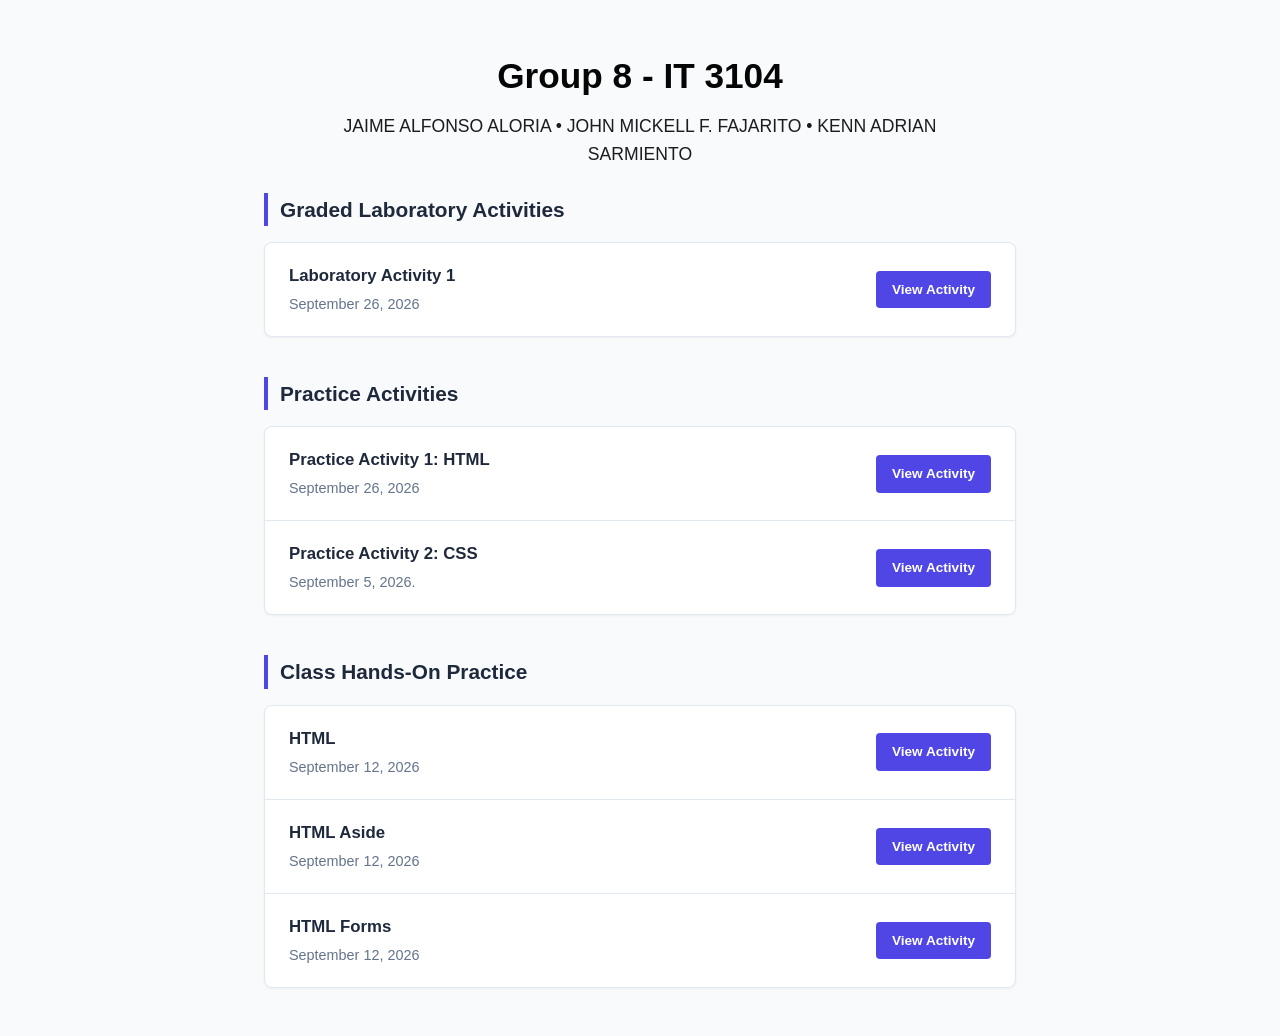
==== index.html @ a26184f3 "index.html" ====
<!DOCTYPE html>
<html lang="en">
<head>
    <meta charset="UTF-8">
    <meta name="viewport" content="width=device-width, initial-scale=1.0">
    <title>Class Activity Repository</title>
    <link rel="stylesheet" href="style.css">
</head>
<body>

    <!-- Banner Header -->
    <header>
        <h1>Group 8 - IT 3104</h1>
        <p>JAIME ALFONSO ALORIA • JOHN MICKELL F. FAJARITO • KENN ADRIAN SARMIENTO</p>
    </header>

    <!-- Main Content Area -->
    <main>
        
        <!-- Section: Current Module -->
        <h2 class="section-title">Graded Laboratory Activities</h2>
        <ul class="activity-list">
            <li>
                <span class="activity-info">
                    <strong>Laboratory Activity 1</strong>
                    <p>September 26, 2026</p>
                </span>
                <a href="WebSys-PracticeSite/lab-act-1.html" class="btn">View Activity</a>
            </li>
        </ul>
        
        <!-- Section: Current Module -->
        <h2 class="section-title">Practice Activities</h2>
        <ul class="activity-list">
            <li>
                <span class="activity-info">
                    <strong>Practice Activity 1: HTML</strong>
                    <p>September 26, 2026</p>
                </span>
                <a href="WebSys-PracticeSite/pract-act-1.html" class="btn">View Activity</a>
            </li>
            <li>
                <span class="activity-info">
                    <strong>Practice Activity 2: CSS</strong>
                    <p>September 5, 2026.</p>
                </span>
                <a href="#" class="btn">View Activity</a>
            </li>
        </ul>

        <!-- Section: Current Module -->
        <h2 class="section-title">Class Hands-On Practice</h2>
        <ul class="activity-list">
            <li>
                <span class="activity-info">
                    <strong>HTML</strong>
                    <p>September 12, 2026</p>
                </span>
                <a href="WebSys-PracticeSite/practice-activities.html" class="btn">View Activity</a>
            </li>
            <li>
                <span class="activity-info">
                    <strong>HTML Aside</strong>
                    <p>September 12, 2026</p>
                </span>
                <a href="WebSys-PracticeSite/practice-html-aside.html" class="btn">View Activity</a>
            </li>
            <li>
                <span class="activity-info">
                    <strong>HTML Forms</strong>
                    <p>September 12, 2026</p>
                </span>
                <a href="WebSys-PracticeSite/practice-activity-1.html" class="btn">View Activity</a>
            </li>
        </ul>

    </main>

</body>
</html>
---- style.css ----
:root {
    --primary: #4f46e5;
    --primary-dark: #4338ca;
    --bg-color: #f8fafc;
    --card-bg: #ffffff;
    --text-main: #1e293b;
    --text-muted: #64748b;
    --border-color: #e2e8f0;
}

* {
    margin: 0;
    padding: 0;
    box-sizing: border-box;
    font-family: 'Segoe UI', Tahoma, Geneva, Verdana, sans-serif;
}

body {
    background-color: var(--bg-color);
    color: var(--text-main);
    line-height: 1.6;
}

/* Banner Header */
header {
    color: rgb(5, 5, 5);
    padding: 3rem 2rem;
    text-align: center;
}

header h1 {
    font-size: 2.2rem;
    margin-bottom: 0.5rem;
}

header p {
    font-size: 1.1rem;
    opacity: 0.9;
    max-width: 600px;
    margin: 0 auto;
}

/* Main Container */
main {
    max-width: 800px;
    margin: -1.5rem auto 3rem auto;
    padding: 0 1.5rem;
}

/* Section Styling */
.section-title {
    font-size: 1.3rem;
    margin-bottom: 1rem;
    color: var(--text-main);
    border-left: 4px solid var(--primary);
    padding-left: 0.75rem;
}

/* Simple List Styling */
.activity-list {
    list-style: none;
    background: var(--card-bg);
    border: 1px solid var(--border-color);
    border-radius: 8px;
    box-shadow: 0 1px 3px 0 rgba(0, 0, 0, 0.05);
    margin-bottom: 2.5rem;
    overflow: hidden;
}

.activity-list li {
    display: flex;
    justify-content: space-between;
    align-items: center;
    padding: 1.25rem 1.5rem;
    border-bottom: 1px solid var(--border-color);
    gap: 1rem;
}

.activity-list li:last-child {
    border-bottom: none;
}

.activity-info strong {
    display: block;
    font-size: 1.05rem;
    color: var(--text-main);
    margin-bottom: 0.2rem;
}

.activity-info p {
    color: var(--text-muted);
    font-size: 0.9rem;
}

/* Buttons */
.btn {
    display: inline-block;
    background-color: var(--primary);
    color: white;
    padding: 0.5rem 1rem;
    border-radius: 4px;
    text-decoration: none;
    font-size: 0.85rem;
    font-weight: 600;
    white-space: nowrap;
    transition: background-color 0.2s;
}

.btn:hover {
    background-color: var(--primary-dark);
}

.btn.secondary {
    background-color: #e2e8f0;
    color: var(--text-main);
}

.btn.secondary:hover {
    background-color: #cbd5e1;
}

/* Footer */
footer {
    text-align: center;
    padding: 2rem;
    color: var(--text-muted);
    font-size: 0.85rem;
    border-top: 1px solid var(--border-color);
    background: white;
}
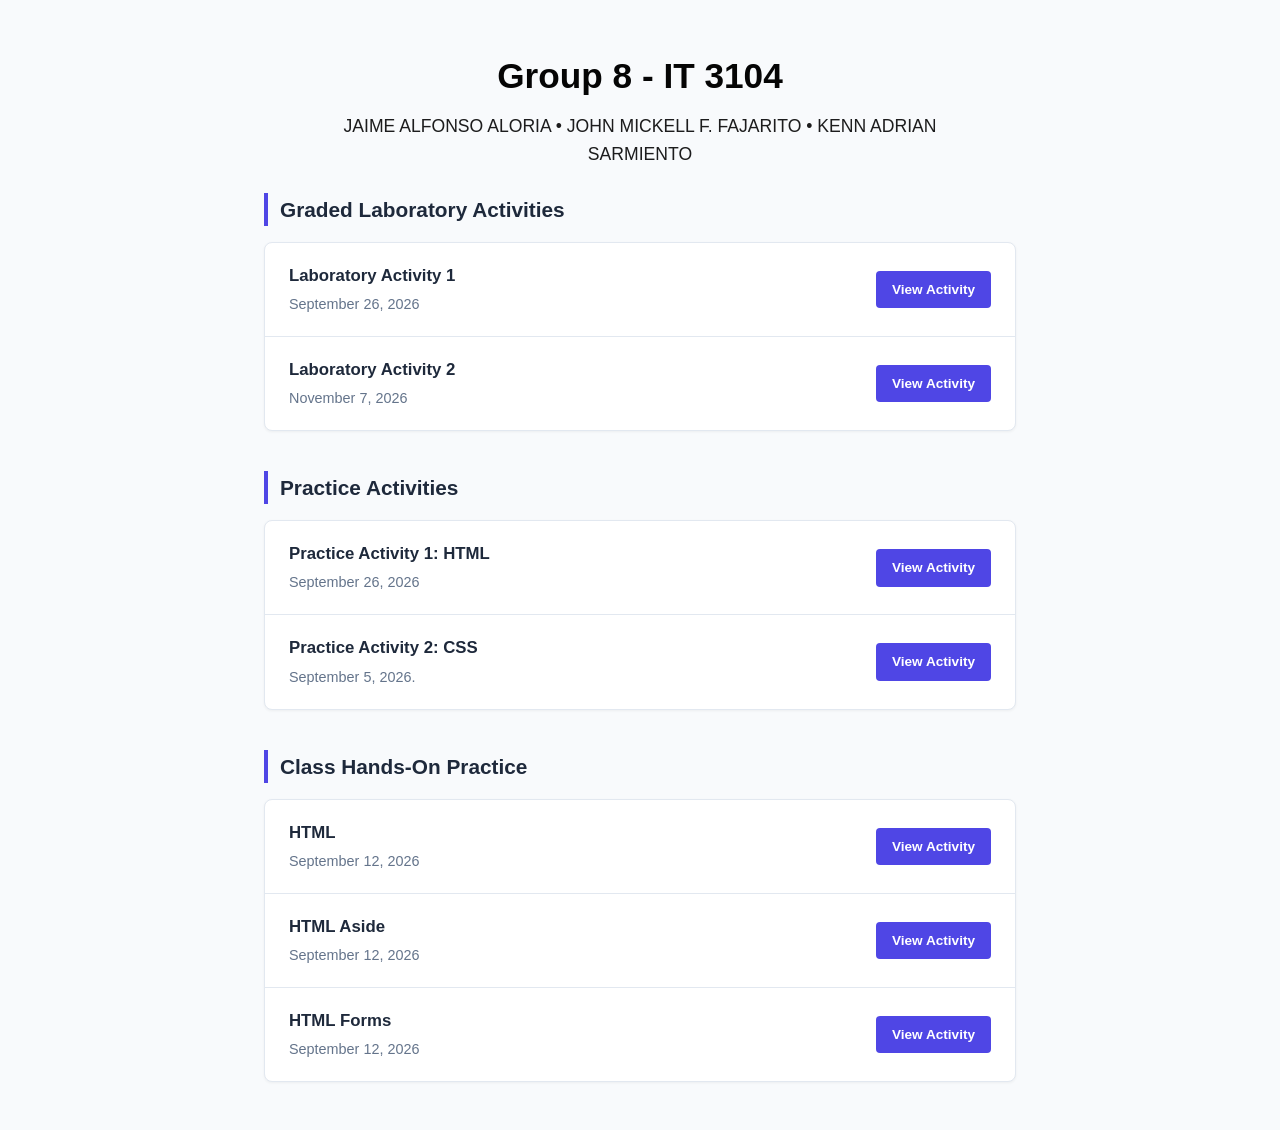
==== commit c59d719f: "index.html" ====
--- a/index.html
+++ b/index.html
@@ -1,3 +1,4 @@
+
 <!DOCTYPE html>
 <html lang="en">
 <head>
@@ -17,7 +18,7 @@
     <!-- Main Content Area -->
     <main>
         
-        <!-- Section: Current Module -->
+        <!-- Section: Graded Laboratory Activities -->
         <h2 class="section-title">Graded Laboratory Activities</h2>
         <ul class="activity-list">
             <li>
@@ -27,9 +28,17 @@
                 </span>
                 <a href="WebSys-PracticeSite/lab-act-1.html" class="btn">View Activity</a>
             </li>
+
+            <li>
+                <span class="activity-info">
+                    <strong>Laboratory Activity 2</strong>
+                    <p>November 7, 2026</p>
+                </span>
+                <a href="#" class="btn">View Activity</a>
+            </li>
         </ul>
         
-        <!-- Section: Current Module -->
+        <!-- Section: Practice Activities -->
         <h2 class="section-title">Practice Activities</h2>
         <ul class="activity-list">
             <li>
@@ -48,7 +57,7 @@
             </li>
         </ul>
 
-        <!-- Section: Current Module -->
+        <!-- Section: Class Hands-On Practice -->
         <h2 class="section-title">Class Hands-On Practice</h2>
         <ul class="activity-list">
             <li>
